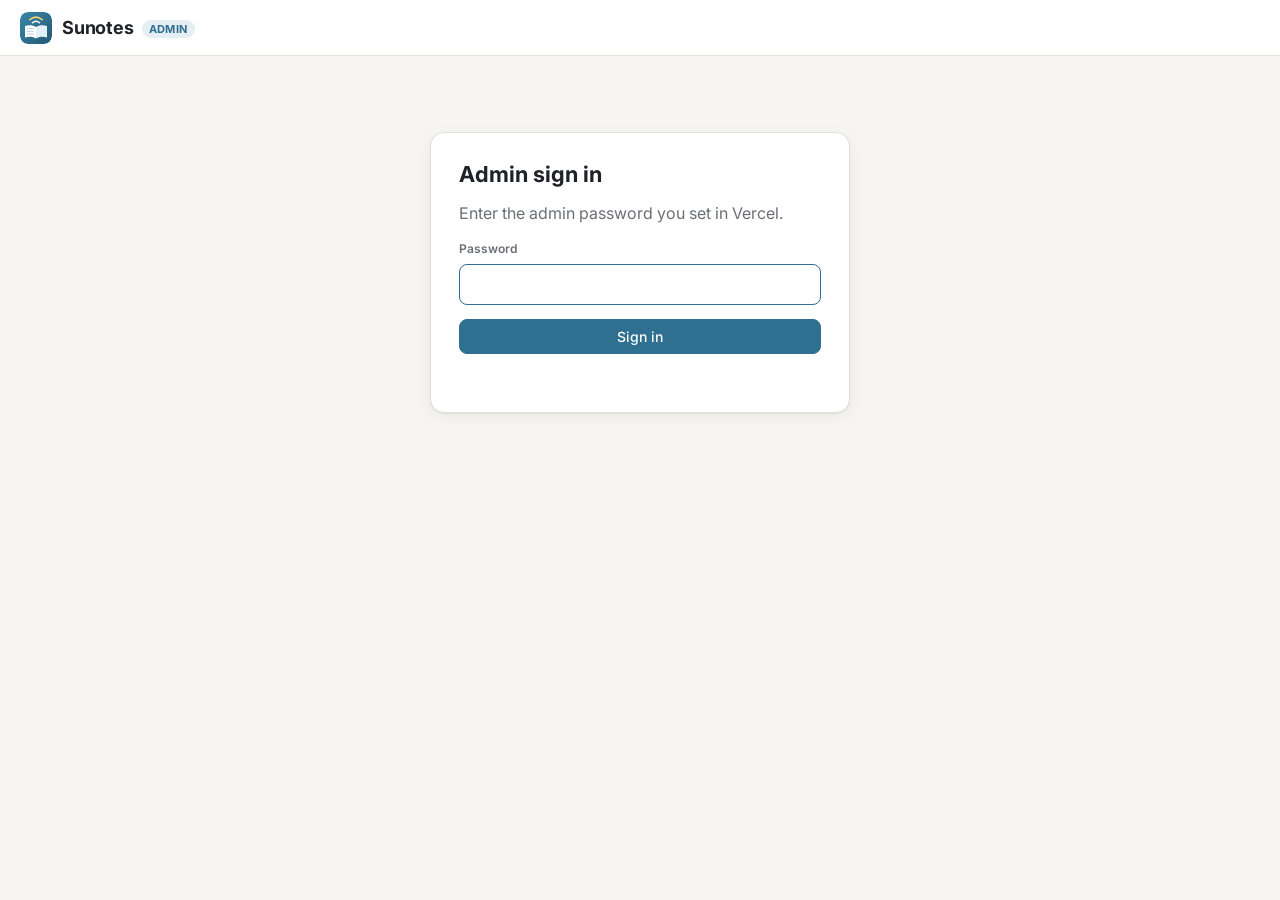
==== admin.html @ aa554889 "Track every action and add a password-protected admin panel - js/analytics.js sends events to GA4 an" ====
<!doctype html>
<html lang="en">
<head>
  <meta charset="utf-8">
  <meta name="viewport" content="width=device-width, initial-scale=1">
  <meta name="robots" content="noindex, nofollow">
  <title>Sunotes admin</title>
  <link rel="icon" href="assets/logo.svg" type="image/svg+xml">
  <link rel="preconnect" href="https://fonts.googleapis.com">
  <link href="https://fonts.googleapis.com/css2?family=Inter:wght@400;500;600;700&display=swap" rel="stylesheet">
  <link rel="stylesheet" href="css/styles.css?v=16">
  <link rel="stylesheet" href="css/admin.css?v=16">
</head>
<body class="admin">
  <header class="topbar">
    <a href="./" class="brand" title="Back to Sunotes">
      <img class="logo" src="assets/logo.svg" alt="" width="32" height="32">
      <span class="brand-name">Sunotes <span class="admin-tag">Admin</span></span>
    </a>
    <div class="topbar-actions" id="adminActions" hidden>
      <div class="segmented" id="rangeToggle" role="group" aria-label="Date range">
        <button data-days="1">Today</button>
        <button data-days="7" class="active">7 days</button>
        <button data-days="30">30 days</button>
        <button data-days="90">90 days</button>
      </div>
      <button class="btn btn-quiet" id="refreshBtn" title="Refresh now">Refresh</button>
      <button class="btn" id="signOutBtn">Sign out</button>
    </div>
  </header>

  <main class="admin-main">
    <!-- Sign in -->
    <section id="loginView" class="login-card" hidden>
      <h1>Admin sign in</h1>
      <p class="muted">Enter the admin password you set in Vercel.</p>
      <form id="loginForm">
        <label class="field-label" for="password">Password</label>
        <input type="password" id="password" autocomplete="current-password" required>
        <button class="btn btn-primary" type="submit" id="loginBtn">Sign in</button>
        <p id="loginError" class="login-error" role="alert"></p>
      </form>
    </section>

    <!-- Setup needed -->
    <section id="setupView" class="login-card" hidden>
      <h1>Finish setting up</h1>
      <p class="muted">The admin panel needs two things in your Vercel project <b>sunotes</b>:</p>
      <ol id="setupList" class="setup-list"></ol>
      <p class="small muted">After adding them, redeploy the project, then reload this page.</p>
    </section>

    <!-- Wrong site -->
    <section id="elsewhereView" class="login-card" hidden>
      <h1>Admin lives on Vercel</h1>
      <p class="muted">The admin panel only works on the Vercel copy of the site.</p>
      <a class="btn btn-primary" href="https://sunotes-sigma.vercel.app/admin">Open the admin panel</a>
    </section>

    <!-- Dashboard -->
    <section id="dashView" hidden>
      <div class="dash-head">
        <h1>Overview</h1>
        <p class="small muted" id="rangeLabel"></p>
      </div>

      <div class="kpis" id="kpis"></div>

      <div class="card chart-card">
        <div class="card-head">
          <h2 id="chartTitle">Visitors per day</h2>
          <div class="segmented" id="metricToggle" role="group" aria-label="Chart metric">
            <button data-metric="visitors" class="active">Visitors</button>
            <button data-metric="page_views">Page views</button>
            <button data-metric="files_opened">Files opened</button>
            <button data-metric="listening">Listening</button>
          </div>
        </div>
        <div class="chart" id="chart"></div>
        <div class="chart-tooltip" id="chartTip" hidden></div>
        <button class="btn btn-quiet small" id="tableToggle" aria-expanded="false">Show as table</button>
        <div id="chartTable" class="table-wrap" hidden></div>
      </div>

      <div class="grid">
        <div class="card span-2">
          <div class="card-head"><h2>What people do</h2><span class="small muted">all actions in this period</span></div>
          <div id="actions" class="meter-list two-col"></div>
        </div>
        <div class="card"><div class="card-head"><h2>Countries</h2></div><div id="b-country" class="meter-list"></div></div>
        <div class="card"><div class="card-head"><h2>Devices</h2></div><div id="b-device" class="meter-list"></div></div>
        <div class="card"><div class="card-head"><h2>Browsers</h2></div><div id="b-browser" class="meter-list"></div></div>
        <div class="card"><div class="card-head"><h2>Where visitors came from</h2></div><div id="b-referrer" class="meter-list"></div></div>
        <div class="card"><div class="card-head"><h2>File types opened</h2></div><div id="b-file_type" class="meter-list"></div></div>
        <div class="card"><div class="card-head"><h2>Listening language</h2></div><div id="b-listen_language" class="meter-list"></div></div>
        <div class="card"><div class="card-head"><h2>Reading speed chosen</h2></div><div id="b-speed" class="meter-list"></div></div>
        <div class="card"><div class="card-head"><h2>Notes downloads</h2></div><div id="b-download_format" class="meter-list"></div></div>
        <div class="card"><div class="card-head"><h2>How people skip</h2></div><div id="b-skip_type" class="meter-list"></div></div>
        <div class="card"><div class="card-head"><h2>Problems</h2></div><div id="b-error_type" class="meter-list"></div></div>
      </div>

      <p class="small muted dash-foot">Days are counted in India time. Visitors are counted per browser, anonymously; no names, files or IP addresses are stored.
        For deeper reports open <a href="https://analytics.google.com" target="_blank" rel="noopener">Google Analytics</a>.</p>
    </section>
  </main>

  <div id="toast" class="toast" hidden></div>
  <script src="js/admin.js?v=16"></script>
</body>
</html>
---- css/styles.css ----
/* ==========================================================================
   Sunotes — calm study theme
   Quiet colours, no decorative motion, lots of room for the document.
   ========================================================================== */
:root {
  --bg: #f6f5f1;
  --surface: #ffffff;
  --surface-2: #f0efea;
  --canvas: #ebeae5;          /* area behind the document pages */
  --text: #1f2328;
  --muted: #6a6f76;
  --border: #e2e0da;
  --accent: #2f6f8f;
  --accent-ink: #ffffff;
  --accent-soft: #e4eef3;
  --highlight: #ffeaa0;
  --highlight-word: rgba(47, 111, 143, .25);
  --shadow: 0 1px 2px rgba(0, 0, 0, .06), 0 4px 16px rgba(0, 0, 0, .05);
  --radius: 10px;
  --player-h: 72px;
  --side-w: 340px;
  --read-font: Literata, Georgia, "Noto Sans Devanagari", serif;
}

@media (prefers-color-scheme: dark) {
  :root {
    --bg: #16181b;
    --surface: #1e2124;
    --surface-2: #262a2e;
    --canvas: #121416;
    --text: #e6e6e3;
    --muted: #9aa0a6;
    --border: #30353a;
    --accent: #7fb3cc;
    --accent-ink: #10181c;
    --accent-soft: #22323a;
    --highlight: rgba(255, 214, 102, .32);
    --highlight-word: rgba(127, 179, 204, .3);
    --shadow: 0 1px 2px rgba(0, 0, 0, .4), 0 4px 16px rgba(0, 0, 0, .3);
  }
}

* { box-sizing: border-box; }
[hidden] { display: none !important; }

html, body { margin: 0; height: 100%; }
body {
  font-family: Inter, "Noto Sans Devanagari", system-ui, sans-serif;
  background: var(--bg);
  color: var(--text);
  display: flex;
  flex-direction: column;
  -webkit-font-smoothing: antialiased;
}

.muted { color: var(--muted); }
.small { font-size: 13px; }
kbd {
  font: 11px/1 ui-monospace, monospace;
  background: var(--surface-2);
  border: 1px solid var(--border);
  border-radius: 4px;
  padding: 2px 5px;
}
:focus-visible { outline: 2px solid var(--accent); outline-offset: 2px; }

/* ---------- Buttons ---------- */
.btn {
  display: inline-flex; align-items: center; justify-content: center; gap: 6px;
  border: 1px solid var(--border);
  background: var(--surface);
  color: var(--text);
  border-radius: 8px;
  padding: 8px 14px;
  font: 500 14px Inter, sans-serif;
  cursor: pointer;
  transition: background .15s, border-color .15s;
}
.btn:hover { background: var(--surface-2); }
.btn-primary { background: var(--accent); border-color: var(--accent); color: var(--accent-ink); }
.btn-primary:hover { background: var(--accent); filter: brightness(1.07); }
.btn-quiet { border-color: transparent; background: transparent; color: var(--muted); }
.btn-quiet:hover { color: var(--text); background: var(--surface-2); }
.btn-lg { padding: 12px 26px; font-size: 16px; }
.btn:disabled { opacity: .5; cursor: not-allowed; }

.icon-btn {
  width: 40px; height: 40px;
  border-radius: 50%;
  border: 1px solid var(--border);
  background: var(--surface);
  color: var(--text);
  font-size: 18px;
  cursor: pointer;
  display: inline-flex; align-items: center; justify-content: center;
  transition: background .15s;
}
.icon-btn svg { width: 17px; height: 17px; fill: currentColor; }
.icon-btn:hover { background: var(--surface-2); }

/* ---------- Top bar ---------- */
.topbar {
  height: 56px;
  flex: none;
  display: flex; align-items: center; justify-content: space-between;
  padding: 0 20px;
  background: var(--surface);
  border-bottom: 1px solid var(--border);
}
.brand {
  display: flex; align-items: center; gap: 10px;
  color: var(--text); text-decoration: none;
  border-radius: 8px; padding: 4px 6px 4px 2px; margin-left: -2px;
}
.brand:hover { background: var(--surface-2); }
.logo { width: 32px; height: 32px; display: block; border-radius: 8px; }
.brand-name { font-weight: 700; font-size: 18px; letter-spacing: -.01em; }
.topbar-actions { display: flex; align-items: center; gap: 12px; min-width: 0; }
.file-name {
  color: var(--muted); font-size: 14px;
  white-space: nowrap; overflow: hidden; text-overflow: ellipsis; max-width: 40vw;
}

/* ---------- Home ---------- */
.upload-screen { flex: 1; overflow-y: auto; }
.home { width: min(1080px, 100%); margin: 0 auto; padding: 56px 24px 32px; }

.hero {
  display: grid;
  grid-template-columns: 1.15fr 1fr;
  gap: 48px;
  align-items: center;
}
.eyebrow {
  display: inline-block;
  margin: 0 0 14px;
  padding: 5px 12px;
  border-radius: 999px;
  background: var(--accent-soft);
  color: var(--accent);
  font-size: 13px; font-weight: 600;
}
.hero h1 {
  font: 700 clamp(32px, 4.6vw, 48px)/1.12 Inter, sans-serif;
  letter-spacing: -.025em;
  margin: 0 0 16px;
}
.lead { color: var(--muted); font-size: 18px; line-height: 1.6; margin: 0 0 22px; max-width: 520px; }
.hero-points { list-style: none; padding: 0; margin: 0; display: grid; gap: 10px; font-size: 15px; }
.hero-points li { position: relative; padding-left: 28px; }
.hero-points li::before {
  content: ""; position: absolute; left: 0; top: 3px;
  width: 18px; height: 18px; border-radius: 50%;
  background: var(--accent-soft) no-repeat center / 12px
    url("data:image/svg+xml,%3Csvg xmlns='http://www.w3.org/2000/svg' viewBox='0 0 12 12'%3E%3Cpath d='M2.5 6.2 5 8.5l4.5-5' fill='none' stroke='%232f6f8f' stroke-width='1.8' stroke-linecap='round' stroke-linejoin='round'/%3E%3C/svg%3E");
}

.drop-zone {
  background: var(--surface);
  border: 2px dashed var(--border);
  border-radius: 16px;
  padding: 44px 28px;
  text-align: center;
  box-shadow: var(--shadow);
  transition: border-color .15s, background .15s;
}
.drop-zone:hover { border-color: var(--accent); }
.drop-zone.drag { border-color: var(--accent); background: var(--accent-soft); }
.drop-icon { width: 52px; height: 52px; color: var(--accent); }
.drop-title { font-size: 18px; font-weight: 600; margin: 10px 0 0; }
.hint { color: var(--muted); font-size: 13px; margin: 10px 0; }

.home h2 { font-size: 20px; font-weight: 700; letter-spacing: -.01em; margin: 0 0 14px; }

/* Continue where you left off */
.recent { margin-top: 56px; }
.recent-list { list-style: none; padding: 0; margin: 0; display: grid; grid-template-columns: repeat(auto-fill, minmax(300px, 1fr)); gap: 12px; }
.recent-item {
  display: flex; align-items: center; gap: 14px;
  background: var(--surface);
  border: 1px solid var(--border);
  border-radius: 12px;
  padding: 14px;
}
.file-badge {
  flex: none; width: 42px; height: 50px; border-radius: 6px;
  display: flex; align-items: flex-end; justify-content: center; padding-bottom: 6px;
  font-size: 10px; font-weight: 700; color: #fff; letter-spacing: .04em;
}
.file-badge.pdf { background: #c2493d; }
.file-badge.docx { background: #2f5fa8; }
.recent-info { flex: 1; min-width: 0; }
.recent-name { font-weight: 600; font-size: 14px; white-space: nowrap; overflow: hidden; text-overflow: ellipsis; }
.recent-meta { font-size: 12px; color: var(--muted); margin-top: 2px; }
.recent-bar { height: 4px; border-radius: 2px; background: var(--border); margin-top: 8px; overflow: hidden; }
.recent-bar div { height: 100%; background: var(--accent); }
.recent-actions { display: flex; flex-direction: column; align-items: flex-end; gap: 4px; flex: none; }
.recent-actions .btn { padding: 6px 12px; font-size: 13px; }
.recent-remove { border: 0; background: none; color: var(--muted); font-size: 12px; cursor: pointer; padding: 2px 4px; }
.recent-remove:hover { color: var(--text); text-decoration: underline; }

/* How it works */
.how { margin-top: 56px; }
.steps { list-style: none; padding: 0; margin: 0; display: grid; grid-template-columns: repeat(3, 1fr); gap: 16px; }
.steps li { display: flex; gap: 14px; align-items: flex-start; }
.step-num {
  flex: none; width: 32px; height: 32px; border-radius: 50%;
  display: inline-flex; align-items: center; justify-content: center;
  background: var(--accent); color: var(--accent-ink); font-weight: 700; font-size: 14px;
}
.steps b { font-size: 15px; }
.steps p { margin: 4px 0 0; color: var(--muted); font-size: 14px; line-height: 1.55; }

/* Feature cards */
.feature-grid { margin-top: 48px; display: grid; grid-template-columns: repeat(4, 1fr); gap: 12px; }
.feature {
  background: var(--surface);
  border: 1px solid var(--border);
  border-radius: 12px;
  padding: 18px;
}
.feature svg {
  width: 36px; height: 36px; padding: 7px; border-radius: 10px;
  background: var(--accent-soft); stroke: var(--accent); fill: none;
  stroke-width: 1.8; stroke-linecap: round; stroke-linejoin: round;
}
.feature b { display: block; margin-top: 12px; font-size: 15px; }
.feature p { margin: 4px 0 0; color: var(--muted); font-size: 13.5px; line-height: 1.5; }
.home-footer { margin-top: 48px; padding-top: 20px; border-top: 1px solid var(--border); color: var(--muted); font-size: 13px; text-align: center; }

/* Resume banner above the document */
.resume-bar {
  display: flex; align-items: center; justify-content: space-between; gap: 12px; flex-wrap: wrap;
  padding: 10px 16px 10px 18px;
  background: var(--accent-soft);
  border-bottom: 1px solid var(--border);
  font-size: 14px;
}
.resume-actions { display: flex; gap: 6px; }
.resume-actions .btn { padding: 6px 14px; font-size: 13px; }

/* ---------- Loading ---------- */
.loading-screen {
  flex: 1;
  display: flex; flex-direction: column; align-items: center; justify-content: center; gap: 14px;
}
.spinner {
  width: 36px; height: 36px; border-radius: 50%;
  border: 3px solid var(--border);
  border-top-color: var(--accent);
  animation: spin 1s linear infinite;
}
@keyframes spin { to { transform: rotate(360deg); } }
.progress { width: min(300px, 80vw); height: 4px; background: var(--border); border-radius: 2px; overflow: hidden; }
.progress-bar { height: 100%; width: 0; background: var(--accent); transition: width .2s; }

/* ---------- Reader layout ---------- */
.reader {
  flex: 1;
  min-height: 0;
  display: grid;
  grid-template-columns: 1fr var(--side-w);
  padding-bottom: var(--player-h);
}
.reader.wide { grid-template-columns: 1fr; }
.reader.wide .side { display: none; }
.viewer-wrap { display: flex; flex-direction: column; min-width: 0; min-height: 0; background: var(--canvas); }
.viewer-toolbar {
  flex: none;
  display: flex; align-items: center; justify-content: space-between; gap: 12px;
  padding: 6px 12px 6px 18px;
  background: var(--surface);
  border-bottom: 1px solid var(--border);
}
.tip { font-size: 13px; color: var(--muted); }
.toolbar-right { display: flex; align-items: center; gap: 8px; }
.zoom { display: flex; align-items: center; gap: 6px; font-size: 13px; }
.zoom .icon-btn { width: 30px; height: 30px; font-size: 16px; }
#zoomLabel { min-width: 42px; text-align: center; }

.viewer {
  flex: 1;
  overflow: auto;
  padding: 24px 20px 48px;
  display: flex; flex-direction: column; align-items: flex-start; gap: 28px;
  scrollbar-gutter: stable; /* pages are sized to fit; keep the width steady when the scrollbar appears */
  touch-action: manipulation; /* double-tap starts reading instead of zooming */
}

/* PDF pages */
.page {
  position: relative;
  background: #fff;
  box-shadow: var(--shadow);
  border-radius: 3px;
  flex: none;
  margin-inline: auto; /* centred, but still scrollable when zoomed wider than the viewer */
}
.page canvas { display: block; border-radius: 3px; }
.page-num {
  position: absolute; top: -20px; left: 2px;
  font-size: 12px; color: var(--muted);
}
.page.no-text::after {
  content: "No selectable text on this page (scanned image)";
  position: absolute; left: 50%; top: 12px; transform: translateX(-50%);
  background: rgba(0, 0, 0, .7); color: #fff; font-size: 12px;
  padding: 4px 10px; border-radius: 6px;
}

/* Text layer (own implementation, positioned over the canvas) */
.text-layer { position: absolute; inset: 0; overflow: hidden; line-height: 1; z-index: 2; }
.text-layer span {
  position: absolute;
  white-space: pre;
  color: transparent;
  transform-origin: 0 0;
  cursor: pointer;
}
.text-layer span::selection { background: var(--highlight-word); }
.text-layer span.reading { background: rgba(255, 214, 80, .45); border-radius: 2px; }

/* Word pages: a comfortable reading column */
.doc-mode { --doc-zoom: 1; }
.doc-page {
  position: relative;
  flex: none;
  width: min(100%, calc(820px * var(--doc-zoom)));
  margin-inline: auto;
  background: var(--surface);
  box-shadow: var(--shadow);
  border-radius: 4px;
  padding: clamp(28px, 6vw, 64px) clamp(22px, 7vw, 76px);
}
.doc-body {
  font-family: var(--read-font);
  font-size: calc(19px * var(--doc-zoom));
  line-height: 1.85;
  color: var(--text);
  overflow-wrap: break-word;
}
.doc-body p { margin: 0 0 1.05em; }
.doc-body h1, .doc-body h2, .doc-body h3, .doc-body h4 { font-family: Inter, sans-serif; line-height: 1.3; margin: 1.4em 0 .6em; }
.doc-body h1 { font-size: 1.6em; }
.doc-body h2 { font-size: 1.35em; }
.doc-body h3 { font-size: 1.15em; }
.doc-body > div > :first-child { margin-top: 0; }
.doc-body ul, .doc-body ol { padding-left: 1.4em; margin: 0 0 1.05em; }
.doc-body li { margin: .3em 0; }
.doc-body table { border-collapse: collapse; width: 100%; margin: 0 0 1.2em; font-size: .9em; }
.doc-body td, .doc-body th { border: 1px solid var(--border); padding: .45em .6em; vertical-align: top; }
.doc-body td p, .doc-body th p { margin: 0; }
.doc-body img { max-width: 100%; height: auto; }
.doc-body a { color: var(--accent); }
.doc-body .sent { cursor: pointer; border-radius: 3px; }
.doc-body .sent::selection { background: var(--highlight-word); }
.doc-body .sent.reading { background: var(--highlight); box-shadow: 0 0 0 2px var(--highlight); }

/* ---------- Side panel ---------- */
.side {
  background: var(--surface);
  border-left: 1px solid var(--border);
  display: flex; flex-direction: column;
  min-height: 0;
}
.tabs { display: flex; border-bottom: 1px solid var(--border); flex: none; }
.tab {
  flex: 1;
  padding: 13px 10px;
  border: 0; background: none;
  font: 600 14px Inter, sans-serif;
  color: var(--muted);
  cursor: pointer;
  border-bottom: 2px solid transparent;
}
.tab.active { color: var(--text); border-bottom-color: var(--accent); }
.tab-panel { flex: 1; overflow: auto; padding: 16px; display: flex; flex-direction: column; gap: 16px; }
.tab-panel > * { flex-shrink: 0; }

.field { display: flex; flex-direction: column; gap: 6px; }
.field-label { font-size: 12px; font-weight: 600; color: var(--muted); }
.field-label .muted { font-weight: 400; }
select, .music-source input {
  width: 100%;
  padding: 8px 10px;
  border-radius: 8px;
  border: 1px solid var(--border);
  background: var(--surface);
  color: var(--text);
  font: 14px Inter, sans-serif;
}
select:focus, .music-source input:focus { outline: none; border-color: var(--accent); }
.check { display: flex; gap: 8px; align-items: center; font-size: 14px; cursor: pointer; }
input[type=checkbox], input[type=range] { accent-color: var(--accent); }

.segmented {
  display: inline-flex;
  background: var(--surface-2);
  border-radius: 8px;
  padding: 3px;
  gap: 3px;
}
.segmented button {
  border: 0; background: transparent; color: var(--muted);
  padding: 6px 16px;
  border-radius: 6px;
  font: 500 14px Inter, "Noto Sans Devanagari", sans-serif;
  cursor: pointer;
}
.segmented button.active { background: var(--surface); color: var(--text); box-shadow: 0 1px 2px rgba(0, 0, 0, .1); }

.now-reading {
  background: var(--surface-2);
  border-radius: var(--radius);
  padding: 14px;
}
.now-text { margin: 8px 0 0; line-height: 1.65; font-size: 15px; font-family: var(--read-font); }
.now-text.hi { font-family: "Noto Sans Devanagari", sans-serif; color: var(--accent); font-size: 16px; }

/* Reading-time stats */
.stats { display: grid; grid-template-columns: repeat(3, 1fr); gap: 8px; }
.stat {
  display: flex; flex-direction: column; gap: 3px;
  padding: 10px;
  border-radius: 8px;
  border: 1px solid var(--border);
  min-width: 0;
}
.stat-label { font-size: 11px; color: var(--muted); }
.stat-value { font-weight: 600; font-size: 16px; font-variant-numeric: tabular-nums; white-space: nowrap; overflow: hidden; text-overflow: ellipsis; }
.stat-progress { grid-column: 1 / -1; height: 4px; border-radius: 2px; background: var(--border); overflow: hidden; }
.stat-progress div { height: 100%; width: 0; background: var(--accent); transition: width .4s; }
.stat-note { grid-column: 1 / -1; margin: 0; }

/* ---------- Background music ---------- */
.music {
  border: 1px solid var(--border);
  border-radius: var(--radius);
  padding: 12px;
  display: flex; flex-direction: column; gap: 10px;
}
.music .check { font-weight: 500; }
.music-controls { display: flex; flex-direction: column; gap: 10px; }
.music-controls input[type=range] { width: 100%; }
.music-source { display: flex; gap: 6px; }
.music-source input { flex: 1; min-width: 0; font-size: 13px; }
.music-source .btn { padding: 6px 10px; font-size: 13px; white-space: nowrap; }
#musicName { margin: 0; }
/* YouTube requires embedded players to be visible and at least 200×200. */
.music-player { width: 100%; height: 200px; border-radius: 8px; overflow: hidden; background: #000; }
.music-player iframe { display: block; }

/* ---------- Notes ---------- */
.notes-actions { display: flex; flex-wrap: wrap; gap: 10px; align-items: center; justify-content: space-between; }
.download-group { display: flex; gap: 6px; }
.download-group .btn { padding: 6px 11px; font-size: 13px; }
.notes-list { display: flex; flex-direction: column; gap: 12px; }
.note-card {
  border: 1px solid var(--border);
  border-radius: var(--radius);
  padding: 14px;
  background: var(--surface);
}
.note-card.current { border-color: var(--accent); }
.note-head { display: flex; align-items: flex-start; justify-content: space-between; gap: 8px; }
.note-page { font-size: 12px; font-weight: 600; color: var(--accent); }
.note-title { margin: 2px 0 8px; font-size: 15px; line-height: 1.4; }
.note-card h4 { margin: 10px 0 4px; font-size: 12px; font-weight: 600; color: var(--muted); }
.note-card ul { margin: 0; padding-left: 18px; }
.note-card li { font-size: 14px; line-height: 1.6; margin: 3px 0; }
.note-tools { display: flex; gap: 4px; flex: none; }
.note-tools button {
  border: 1px solid var(--border); background: var(--surface); color: var(--text);
  border-radius: 6px; padding: 3px 7px; font-size: 12px; cursor: pointer;
}
.note-tools button:hover { background: var(--surface-2); }
.notes-list .hi, .print-area .hi { font-family: "Noto Sans Devanagari", sans-serif; }

/* ---------- Player ---------- */
.player {
  position: fixed; left: 0; right: 0; bottom: 0;
  height: var(--player-h);
  background: var(--surface);
  border-top: 1px solid var(--border);
  display: flex; align-items: center; gap: 20px;
  padding: 0 20px;
  z-index: 10;
}
.player-controls { display: flex; align-items: center; gap: 8px; }
.play-btn {
  width: 50px; height: 50px; border-radius: 50%;
  border: 0; background: var(--accent); color: var(--accent-ink);
  cursor: pointer;
  display: inline-flex; align-items: center; justify-content: center;
  position: relative;
}
.play-btn:hover { filter: brightness(1.07); }
.play-btn svg { width: 22px; height: 22px; fill: currentColor; }
.play-btn .i-pause, .play-btn.playing .i-play { display: none; }
.play-btn.playing .i-pause { display: block; }
.seek { flex: 1; display: flex; align-items: center; gap: 12px; min-width: 0; }
.seek input { flex: 1; min-width: 0; }
#seekLabel { white-space: nowrap; }
.time-left {
  white-space: nowrap;
  font-size: 13px; font-weight: 600;
  font-variant-numeric: tabular-nums;
  padding: 4px 10px;
  border-radius: 999px;
  background: var(--surface-2);
}

/* ---------- Toast ---------- */
.toast {
  position: fixed; left: 50%; bottom: calc(var(--player-h) + 16px); transform: translateX(-50%);
  background: #1f2328; color: #fff;
  padding: 10px 16px; border-radius: 8px;
  font-size: 14px; max-width: min(520px, calc(100vw - 32px));
  box-shadow: var(--shadow);
  z-index: 20;
}

.print-area { display: none; }

/* ---------- Responsive ---------- */
@media (max-width: 900px) {
  .hero { grid-template-columns: 1fr; gap: 28px; }
  .home { padding-top: 32px; }
  .steps { grid-template-columns: 1fr; }
  .feature-grid { grid-template-columns: repeat(2, 1fr); }
  body { height: auto; min-height: 100%; }
  .reader, .reader.wide { grid-template-columns: 1fr; }
  .viewer { max-height: 70vh; padding: 16px 10px 32px; }
  .side { border-left: 0; border-top: 1px solid var(--border); }
  .reader.wide .side { display: flex; } /* panel sits below the document on small screens */
  #panelToggle, .tip { display: none; }
  .player { gap: 10px; padding: 0 10px; }
  .player .icon-btn { width: 34px; height: 34px; }
  .player .icon-btn svg { width: 14px; height: 14px; }
  .play-btn { width: 44px; height: 44px; }
  #stopBtn { display: none; }
}
@media (max-width: 520px) {
  :root { --player-h: 104px; }
  .topbar { padding: 0 12px; }
  body:has(#readerScreen:not([hidden])) .brand-name,
  body:has(#readerScreen:not([hidden])) .file-name { display: none; }
  #changeFileBtn { padding: 7px 12px; font-size: 13px; white-space: nowrap; }
  .player { flex-direction: column; justify-content: center; gap: 6px; }
  .seek { width: 100%; gap: 8px; }
  #seekLabel { display: none; }
  .home { padding: 24px 16px; }
  .feature-grid { grid-template-columns: 1fr; }
  .recent-list { grid-template-columns: 1fr; }
}

@media (prefers-reduced-motion: reduce) {
  *, *::before, *::after { transition-duration: .001ms !important; }
}

/* ---------- Print (Save notes as PDF) ---------- */
@media print {
  body { background: #fff; }
  body > *:not(.print-area) { display: none !important; }
  .print-area { display: block; color: #000; font-family: Inter, "Noto Sans Devanagari", sans-serif; }
  .print-area h1 { font-size: 22px; }
  .print-area section { page-break-inside: avoid; border-bottom: 1px solid #ccc; padding: 8px 0 12px; }
  .print-area h2 { font-size: 16px; margin: 6px 0; }
  .print-area h3 { font-size: 12px; text-transform: uppercase; color: #555; margin: 8px 0 2px; }
  .print-area li { font-size: 13px; line-height: 1.5; }
}
---- css/admin.css ----
/* Sunotes admin panel — builds on the tokens in styles.css. */
body.admin { height: auto; min-height: 100%; }
.admin-tag {
  font-size: 11px; font-weight: 700; letter-spacing: .04em; text-transform: uppercase;
  background: var(--accent-soft); color: var(--accent);
  padding: 2px 7px; border-radius: 999px; margin-left: 4px; vertical-align: middle;
}
.admin .topbar-actions { gap: 8px; }
.admin-main { width: min(1180px, 100%); margin: 0 auto; padding: 28px 20px 48px; }

/* Sign in / setup cards */
.login-card {
  max-width: 420px; margin: 48px auto;
  background: var(--surface); border: 1px solid var(--border); border-radius: 14px;
  padding: 28px; box-shadow: var(--shadow);
}
.login-card h1 { font-size: 22px; margin: 0 0 6px; }
.login-card form { display: flex; flex-direction: column; gap: 8px; margin-top: 18px; }
.login-card input {
  padding: 10px 12px; border-radius: 8px; border: 1px solid var(--border);
  background: var(--surface); color: var(--text); font: 15px Inter, sans-serif;
}
.login-card input:focus { outline: none; border-color: var(--accent); }
.login-card .btn-primary { margin-top: 6px; }
.login-error { color: #b42318; font-size: 13px; min-height: 18px; margin: 4px 0 0; }
@media (prefers-color-scheme: dark) { .login-error { color: #f97066; } }
.setup-list { padding-left: 20px; line-height: 1.6; font-size: 14px; }
.setup-list li { margin-bottom: 10px; }
.setup-list code { background: var(--surface-2); padding: 1px 5px; border-radius: 4px; font-size: 13px; }

/* Dashboard */
.dash-head { display: flex; align-items: baseline; justify-content: space-between; gap: 12px; flex-wrap: wrap; margin-bottom: 14px; }
.dash-head h1 { font-size: 24px; margin: 0; }
.kpis { display: grid; grid-template-columns: repeat(6, 1fr); gap: 12px; margin-bottom: 16px; }
.kpi { background: var(--surface); border: 1px solid var(--border); border-radius: 12px; padding: 14px 16px; min-width: 0; }
.kpi-label { font-size: 12px; color: var(--muted); display: flex; align-items: center; gap: 6px; }
.kpi-value { font-size: 28px; font-weight: 700; letter-spacing: -.02em; margin-top: 4px; font-variant-numeric: tabular-nums; }
.kpi-sub { font-size: 12px; color: var(--muted); margin-top: 2px; }
.live-dot { width: 8px; height: 8px; border-radius: 50%; background: #2e9e5b; box-shadow: 0 0 0 3px rgba(46, 158, 91, .18); }

.card { background: var(--surface); border: 1px solid var(--border); border-radius: 12px; padding: 16px 18px; min-width: 0; }
.card-head { display: flex; align-items: center; justify-content: space-between; gap: 10px; flex-wrap: wrap; margin-bottom: 10px; }
.card h2 { font-size: 15px; margin: 0; }
.chart-card { position: relative; margin-bottom: 16px; }
.grid { display: grid; grid-template-columns: repeat(3, 1fr); gap: 16px; }
.span-2 { grid-column: span 2; }

/* Bar chart */
.chart { width: 100%; height: 240px; }
.chart svg { display: block; width: 100%; height: 100%; overflow: visible; }
.chart .grid-line { stroke: var(--border); stroke-width: 1; }
.chart .axis-label { fill: var(--muted); font: 11px Inter, sans-serif; }
.chart .bar { fill: var(--accent); }
.chart .bar.dim { opacity: .45; }
.chart .hit { fill: transparent; cursor: default; }
.chart-tooltip {
  position: absolute; pointer-events: none; z-index: 2;
  background: var(--surface); border: 1px solid var(--border); border-radius: 8px;
  box-shadow: var(--shadow); padding: 7px 10px; font-size: 13px; white-space: nowrap;
}
.chart-tooltip b { display: block; font-size: 12px; color: var(--muted); font-weight: 500; }
.chart-empty { height: 100%; display: flex; align-items: center; justify-content: center; color: var(--muted); font-size: 14px; }
#tableToggle { margin-top: 8px; padding: 4px 8px; font-size: 13px; }
.table-wrap { max-height: 280px; overflow: auto; margin-top: 6px; }
.table-wrap table { width: 100%; border-collapse: collapse; font-size: 13px; font-variant-numeric: tabular-nums; }
.table-wrap th, .table-wrap td { text-align: right; padding: 6px 8px; border-bottom: 1px solid var(--border); }
.table-wrap th:first-child, .table-wrap td:first-child { text-align: left; }
.table-wrap th { color: var(--muted); font-weight: 600; position: sticky; top: 0; background: var(--surface); }

/* Horizontal meters for breakdowns */
.meter-list { display: grid; gap: 8px; }
.meter-list.two-col { grid-template-columns: 1fr 1fr; column-gap: 28px; }
.meter { display: grid; grid-template-columns: minmax(0, 1fr) auto; gap: 3px 10px; font-size: 13px; }
.meter-name { white-space: nowrap; overflow: hidden; text-overflow: ellipsis; }
.meter-count { font-variant-numeric: tabular-nums; color: var(--muted); }
.meter-bar { grid-column: 1 / -1; height: 6px; border-radius: 3px; background: var(--surface-2); overflow: hidden; }
.meter-bar div { height: 100%; border-radius: 3px; background: var(--accent); }
.empty { color: var(--muted); font-size: 13px; }
.dash-foot { margin-top: 20px; }

@media (max-width: 1000px) {
  .kpis { grid-template-columns: repeat(3, 1fr); }
  .grid { grid-template-columns: 1fr 1fr; }
}
@media (max-width: 640px) {
  .admin .topbar { height: auto; flex-wrap: wrap; gap: 8px; padding: 8px 12px; }
  .admin .topbar-actions { width: 100%; justify-content: space-between; flex-wrap: wrap; }
  .kpis { grid-template-columns: 1fr 1fr; }
  .grid, .meter-list.two-col { grid-template-columns: 1fr; }
  .span-2 { grid-column: auto; }
  .chart { height: 200px; }
}
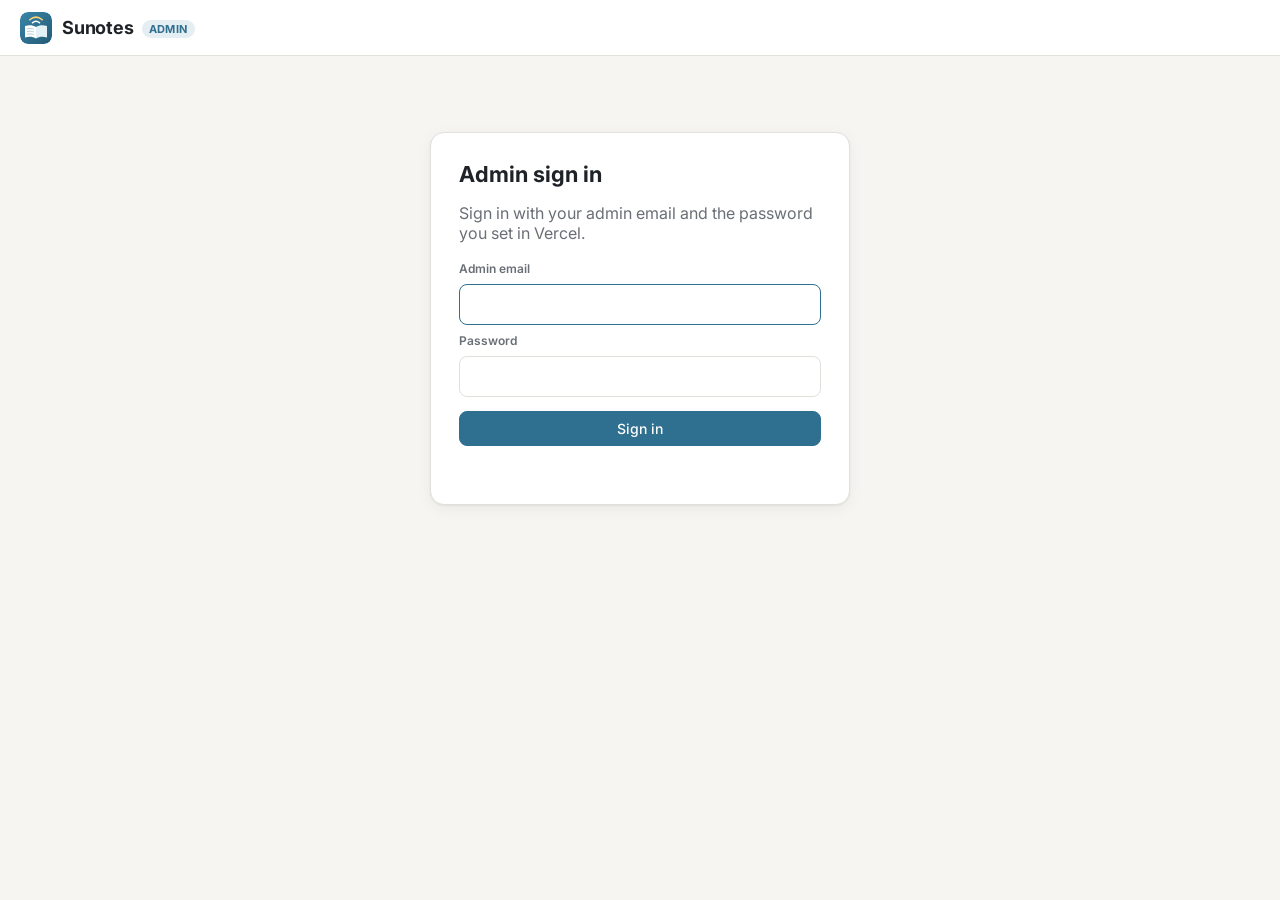
==== commit 08ce3cd1: "Admin sign-in with email and password - Admin panel asks for the admin email as well as the password" ====
--- a/admin.html
+++ b/admin.html
@@ -8,8 +8,8 @@
   <link rel="icon" href="assets/logo.svg" type="image/svg+xml">
   <link rel="preconnect" href="https://fonts.googleapis.com">
   <link href="https://fonts.googleapis.com/css2?family=Inter:wght@400;500;600;700&display=swap" rel="stylesheet">
-  <link rel="stylesheet" href="css/styles.css?v=16">
-  <link rel="stylesheet" href="css/admin.css?v=16">
+  <link rel="stylesheet" href="css/styles.css?v=17">
+  <link rel="stylesheet" href="css/admin.css?v=17">
 </head>
 <body class="admin">
   <header class="topbar">
@@ -33,8 +33,10 @@
     <!-- Sign in -->
     <section id="loginView" class="login-card" hidden>
       <h1>Admin sign in</h1>
-      <p class="muted">Enter the admin password you set in Vercel.</p>
+      <p class="muted">Sign in with your admin email and the password you set in Vercel.</p>
       <form id="loginForm">
+        <label class="field-label" for="email">Admin email</label>
+        <input type="email" id="email" autocomplete="username" required>
         <label class="field-label" for="password">Password</label>
         <input type="password" id="password" autocomplete="current-password" required>
         <button class="btn btn-primary" type="submit" id="loginBtn">Sign in</button>
@@ -105,6 +107,6 @@
   </main>
 
   <div id="toast" class="toast" hidden></div>
-  <script src="js/admin.js?v=16"></script>
+  <script src="js/admin.js?v=17"></script>
 </body>
 </html>
